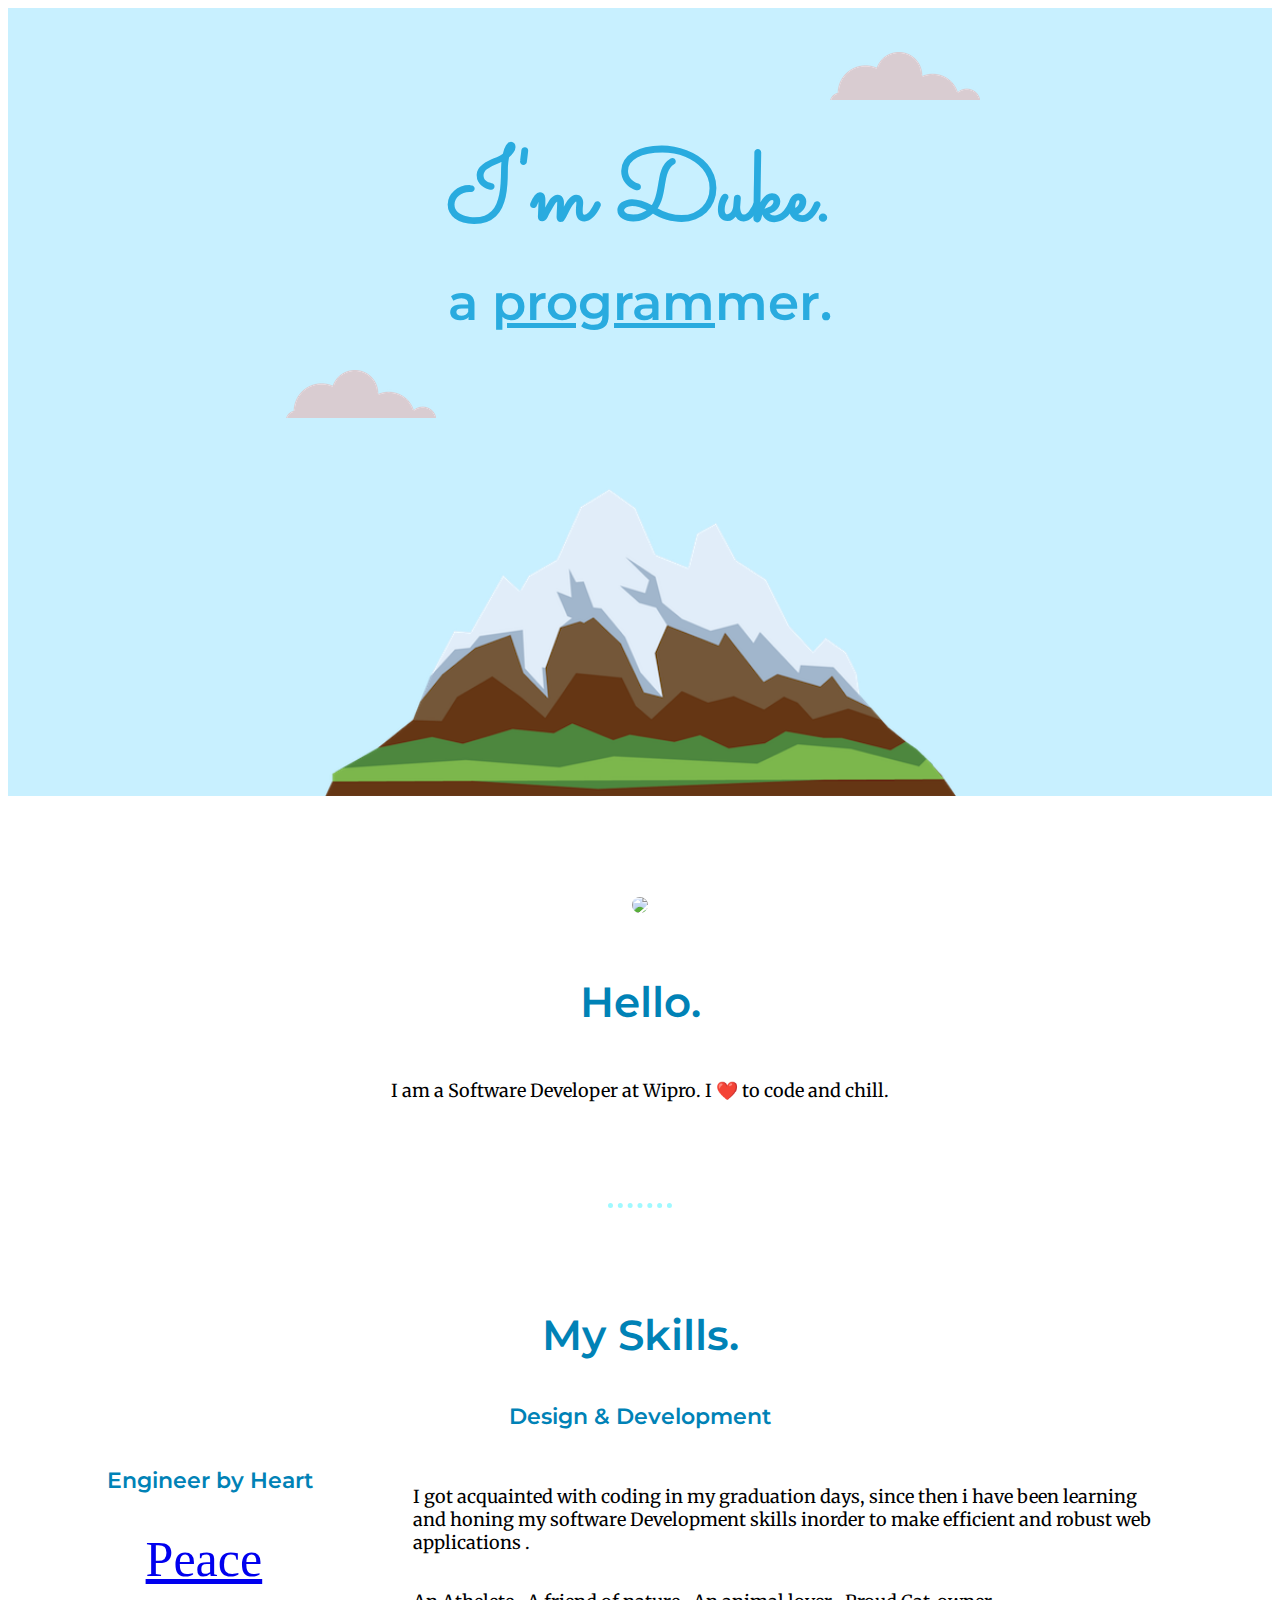
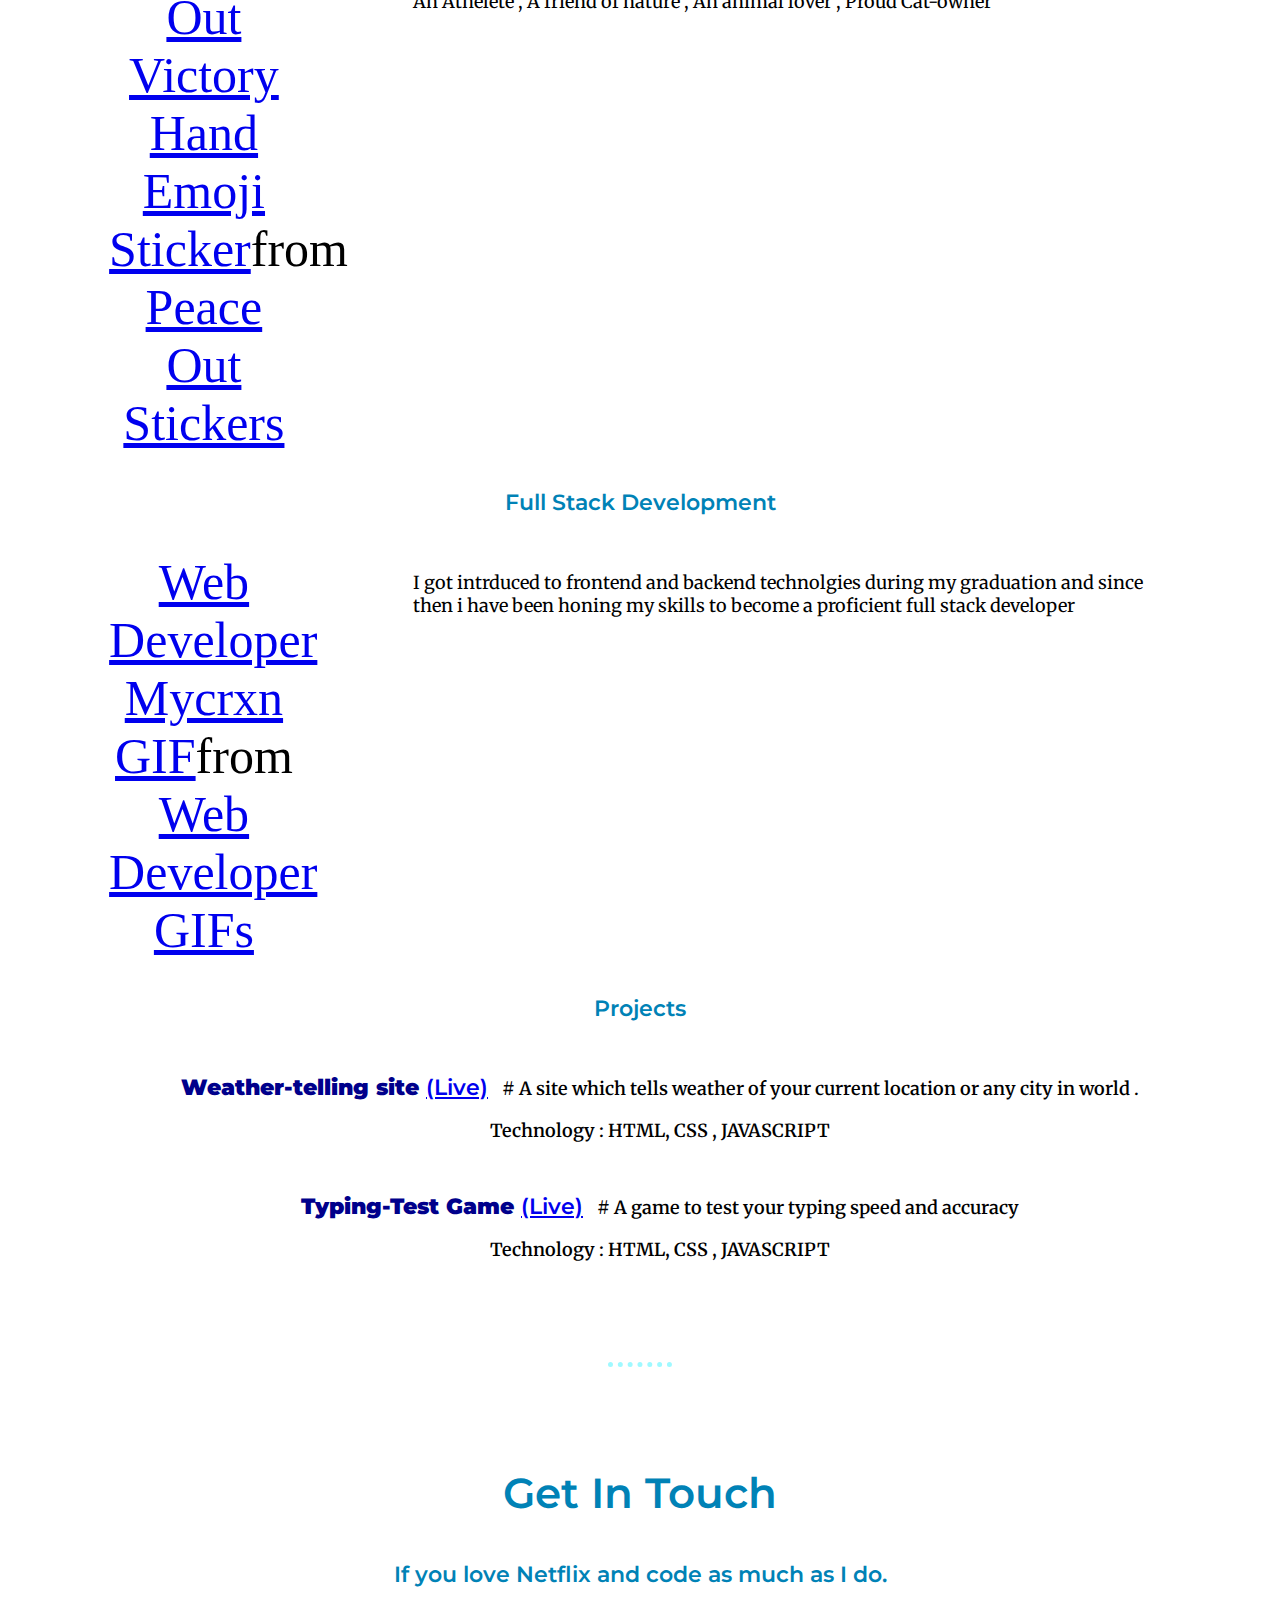
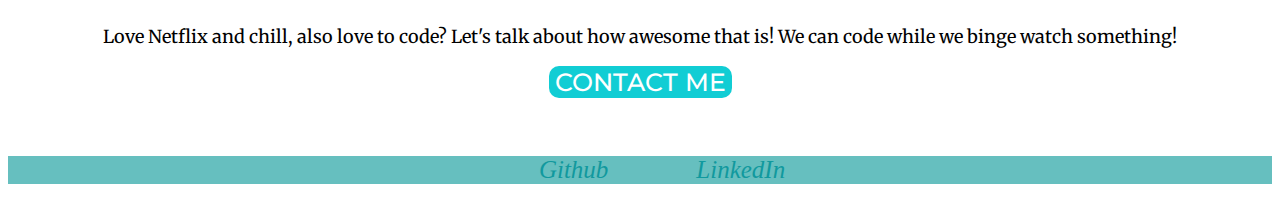
==== Assignment_projects/index.html @ 0982b36c "For Portfolio commit" ====
<html>
    <head>
        <title>Duke Vaishnav</title>    
        <link rel="stylesheet" href="https://pro.fontawesome.com/releases/v5.10.0/css/all.css" integrity="sha384-AYmEC3Yw5cVb3ZcuHtOA93w35dYTsvhLPVnYs9eStHfGJvOvKxVfELGroGkvsg+p" crossorigin="anonymous"/>
        <link href="https://fonts.googleapis.com/css2?family=Merriweather:wght@300&family=Montserrat:wght@200&family=Sacramento&display=swap" rel="stylesheet">  
        <script type="text/javascript" async src="https://tenor.com/embed.js"></script>
    <style>
    body{
        font-size:50;
    }
    p{
        text-align: center;
    }
    .merriweather{
        font-family:'Merriweather',serif;
    }
    .sacrament{
        font-family:'Sacramento','sans-serif';
    }
    .montserrat{
        font-family:'montserrat',verdana;
    }

    .intro{
        background-color: rgb(200, 240, 255);
    }

    .name{
        font-size:200%;
    }

    .intro p,.mountain img{
        margin:auto;
    }
    .cloud1{
        margin-left: 65%;
        margin-top:3.5%;
        padding-bottom: 2%;
    }
    .cloud2{
        margin-left: 22%;
        padding-top:3%;
        margin-bottom:0;
    }

    .commonprops{
        text-align: center;
       color:rgb(0, 130, 182); 
       font-size:22;
       font-weight:600;
    }
    .intro p{
       text-align: center;
       color:rgb(41, 171, 223); 
       font-weight: 600;
   }

   .intro span{
       text-decoration: underline;
   }
   .mountain{
       padding-top: 0;
   }

   .mountain img{
       width:50%;
       height:auto;
       margin-left:25%;

   }
   
   hr{
       border:none;
       border-top:5px dotted rgb(159, 249, 255);
       width:5%;
       margin:auto;
   }

   .secondblock{
       text-align: center;
       margin-bottom:8%;
   }
   .secondblock img{
       border:hidden;
       border-width:2px;
       border-radius:1000px;
       margin-top:8%;
   }

  

   .hello{
       margin-top:5%;
       margin-bottom:4%;
   }

   .headings{
       font-weight: 600;
       font-size:42;
   }
   
   .company{
      margin-top:0%;
      margin-bottom:8%;
   }
    .commonprops2{
       font-size:18;
       color:black;
   }


   .myskills{
       margin-top: 8%;
   }

   .rightFloating{
    width:60%;
    float:right;
    text-align:left;
    margin-right:8%
   }

   .leftFloating{
    padding:0;width:15%;margin-left:8%;
   }

   .project1Name{
    color:#00008b;
   }

   .projects{
    width:100%;
    text-align: center;   
   }


   .thirdblock{
       text-align: center;
   }
   .contactme{
    background-color: #11cdd4;
    border-radius: 10px;
    font-size:25;
    border:none;
    color:white;
    font-weight:500;
   }

   .footer{
       background-color:#66BFBF;
       padding-left: 42%;
   }

   .git,.linkin{
       width:5%;
       Color:#11999e;
       font-size:25;
   }

   .git{
       padding:2%;
       padding-left: 0;
       margin-left:0%;
       margin-right:10%;
   }
   </style>
    </head>
    <body>
        <div class="intro">
                <img class="cloud1" src="images\portfolioimages\cloud.png">
                <p class="name sacrament"><strong>I'm Duke.</strong></p>
                <p class="montserrat">a <span>program</span>mer.</p>
                <img class="cloud2" src="images\portfolioimages\cloud.png">
                <div class="mountain"><img src="images\portfolioimages\mountain.png"></div>      
        </div>
        <div class="secondblock">
            <img src="images\portfolioImages\photo_without_date_exp.jpg">
            <p class="commonprops montserrat headings hello">Hello.</p>
            <p class="commonprops2 merriweather company">I am a Software Developer at Wipro. I ❤️ to code and chill.</p>
            <hr>
            <p class="commonprops montserrat headings myskills">My Skills.</p>
            <div class="Designdevelopment">
            <h5 class="commonprops montserrat">Design & Development</h5>
            <p class="commonprops2 merriweather rightFloating">I got acquainted with coding in my graduation days, since then i have been learning and honing my software Development skills inorder to make efficient and robust web applications .</p>
            <div class="designerGif leftFloating"><div class="tenor-gif-embed" data-postid="24732073" data-aspect-ratio="1" data-width="100%"></div> 
            </div>
            </div>

            <div class="byheart">
            <h5 class="commonprops montserrat">Engineer by Heart</h5>
            <p class="commonprops2 merriweather rightFloating">An Athelete , A friend of nature , An animal lover , Proud Cat-owner </p>
            <div class="byheartGif leftFloating"><div class="tenor-gif-embed" data-postid="13711125" data-share-method="host" data-aspect-ratio="1" data-width="100%"><a href="https://tenor.com/view/peace-out-victory-hand-emoji-peace-sign-air-quotes-peace-gif-13711125">Peace Out Victory Hand Emoji Sticker</a>from <a href="https://tenor.com/search/peace+out-stickers">Peace Out Stickers</a></div>
            </div>
            </div>
            
            <div class="machinelearning">
                <h5 class="commonprops montserrat">Full Stack Development</h5>
                <p class="commonprops2 merriweather rightFloating">I got intrduced to frontend and backend technolgies during my graduation and since then i have been honing my skills to become a proficient full stack developer
                </p>
                <div class="webDeveloper leftFloating"><div class="tenor-gif-embed" data-postid="21308149" data-share-method="host" data-aspect-ratio="1" data-width="100%"><a href="https://tenor.com/view/web-developer-mycrxn-javascript-php-css-react-wordpress-mongo-db-html-bootsrap-gif-21308149">Web Developer Mycrxn GIF</a>from <a href="https://tenor.com/search/web+developer-gifs">Web Developer GIFs</a></div>
                </div>
            </div>
            
            <div class="projects">
                <h5 class="commonprops montserrat">Projects</h5>
                <ul type="none" class="commonprops montserrat">
                    <li class="commonprops montserrat">
                         
                        <h6 class="commonprops montserrat project1Name" ><strong>Weather-telling site </strong><a target=_blank href="https://dukevaishnav1000.github.io/projectInGit/Assignment_projects/weather_app.html">(Live)</a>
                            <span class="commonprops2 merriweather "> &nbsp;&nbsp;# A site which tells weather of your current location or any city in world .
                                <p class="commonprops2 merriweather">Technology : HTML, CSS , JAVASCRIPT</p>
                            </span>
                        </h6>
                        
                    </li>
                    <li class="commonprops montserrat">
                         
                        <h6 class="commonprops montserrat project1Name" ><strong>Typing-Test Game </strong><a target=_blank href="https://dukevaishnav1000.github.io/projectInGit/Assignment_projects/typingtest.html">(Live)</a>
                            <span class="commonprops2 merriweather "> &nbsp;&nbsp;# A game to test your typing speed and accuracy
                                <p class="commonprops2 merriweather">Technology : HTML, CSS , JAVASCRIPT</p>
                            </span>
                        </h6>
                        
                    </li>
                </ul>
            </div>
        </div>
            <hr>
            <br>
            <div class="thirdblock">
                <p class="commonprops montserrat headings">Get In Touch</p>
                <h5 class="commonprops montserrat">If you love Netflix and code as much as I do.</h5>
                <p class="commonprops2 merriweather">Love Netflix and chill, also love to code? Let's talk about how awesome that is! We can code while we binge watch something!</p>
                <button class="montserrat contactme">CONTACT ME</button>
            </div>
            <br>
            <div class="footer"><i class="fab fa-github git">Github</i><i class="fab fa-linkedin linkin">LinkedIn</i></div> 
    </body>
</html>
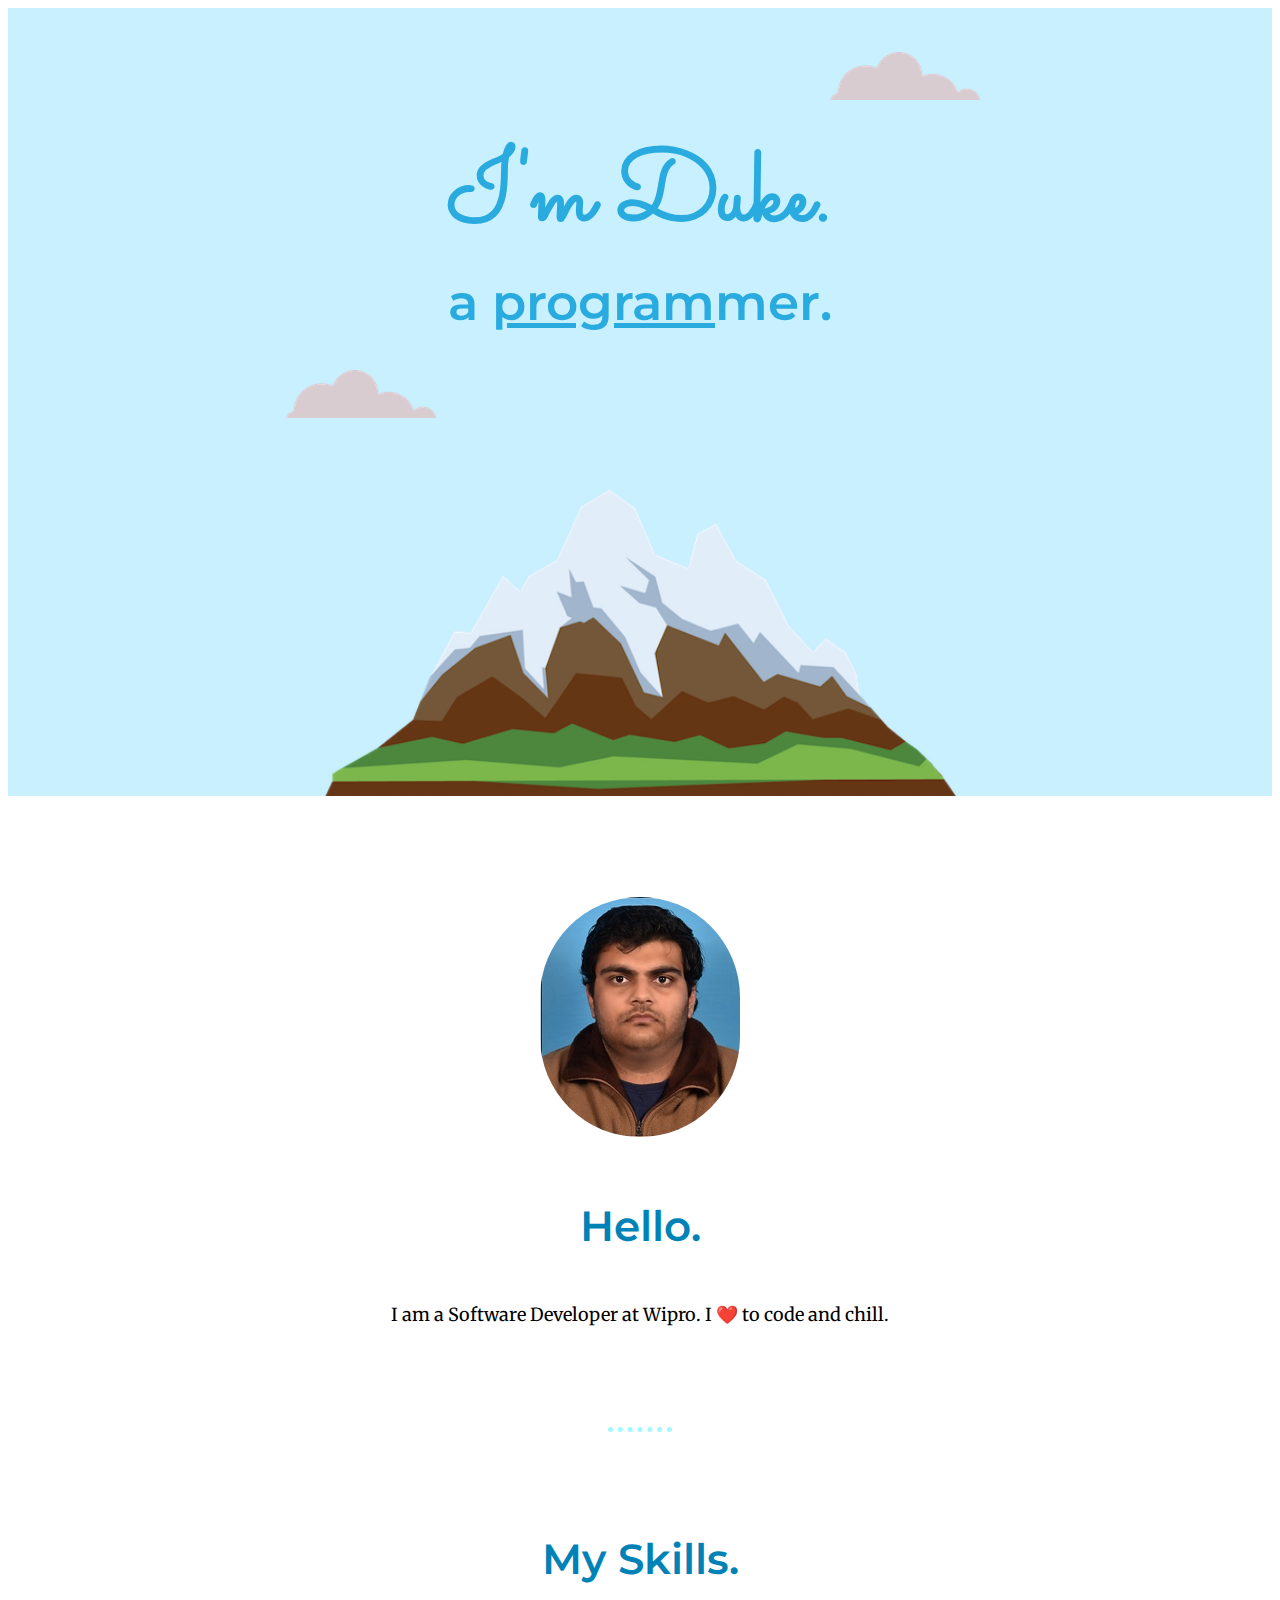
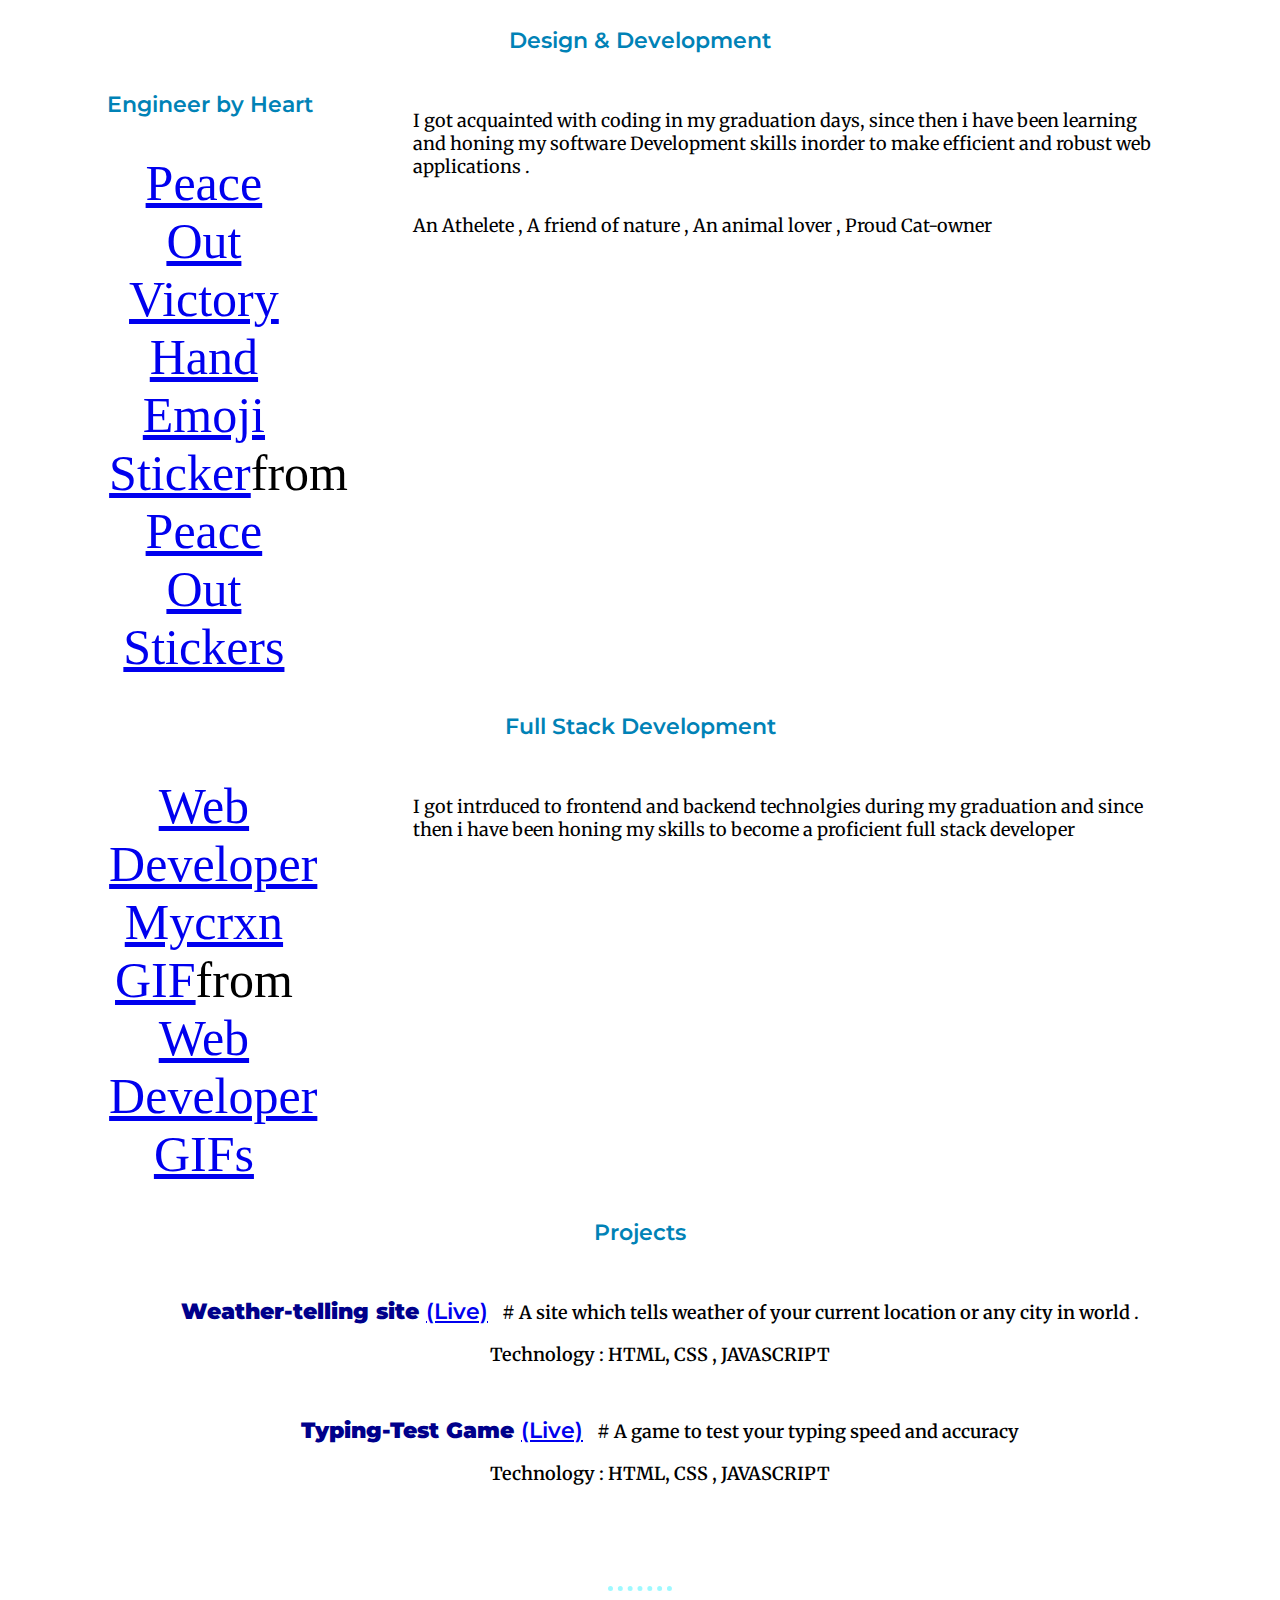
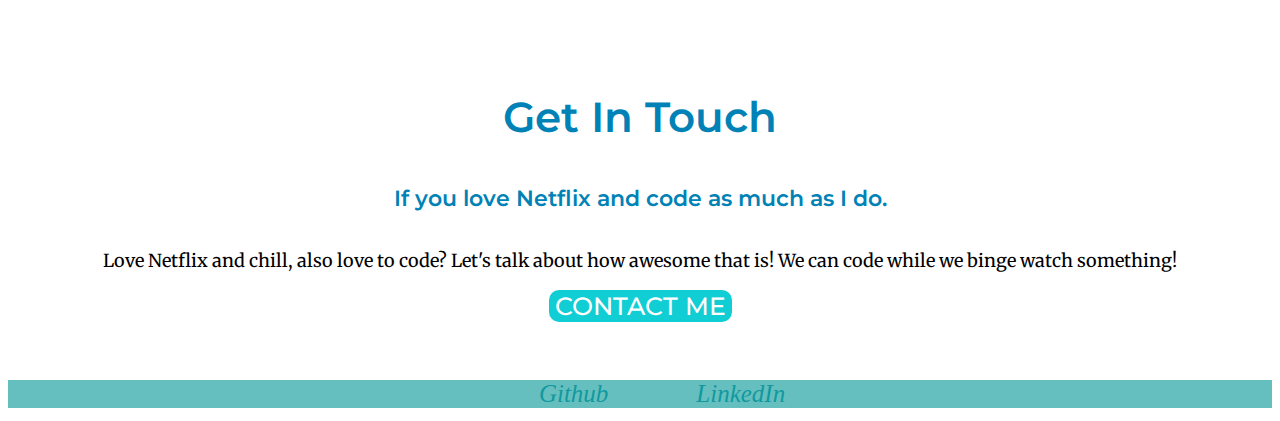
==== commit ca754f4f: "retrying image upload" ====
--- a/Assignment_projects/index.html
+++ b/Assignment_projects/index.html
@@ -174,7 +174,7 @@
                 <div class="mountain"><img src="images\portfolioimages\mountain.png"></div>      
         </div>
         <div class="secondblock">
-            <img src="images\portfolioImages\photo_without_date_exp.jpg">
+            <img src="images\portfolioimages\photo_without_date_exp.jpg">
             <p class="commonprops montserrat headings hello">Hello.</p>
             <p class="commonprops2 merriweather company">I am a Software Developer at Wipro. I ❤️ to code and chill.</p>
             <hr>
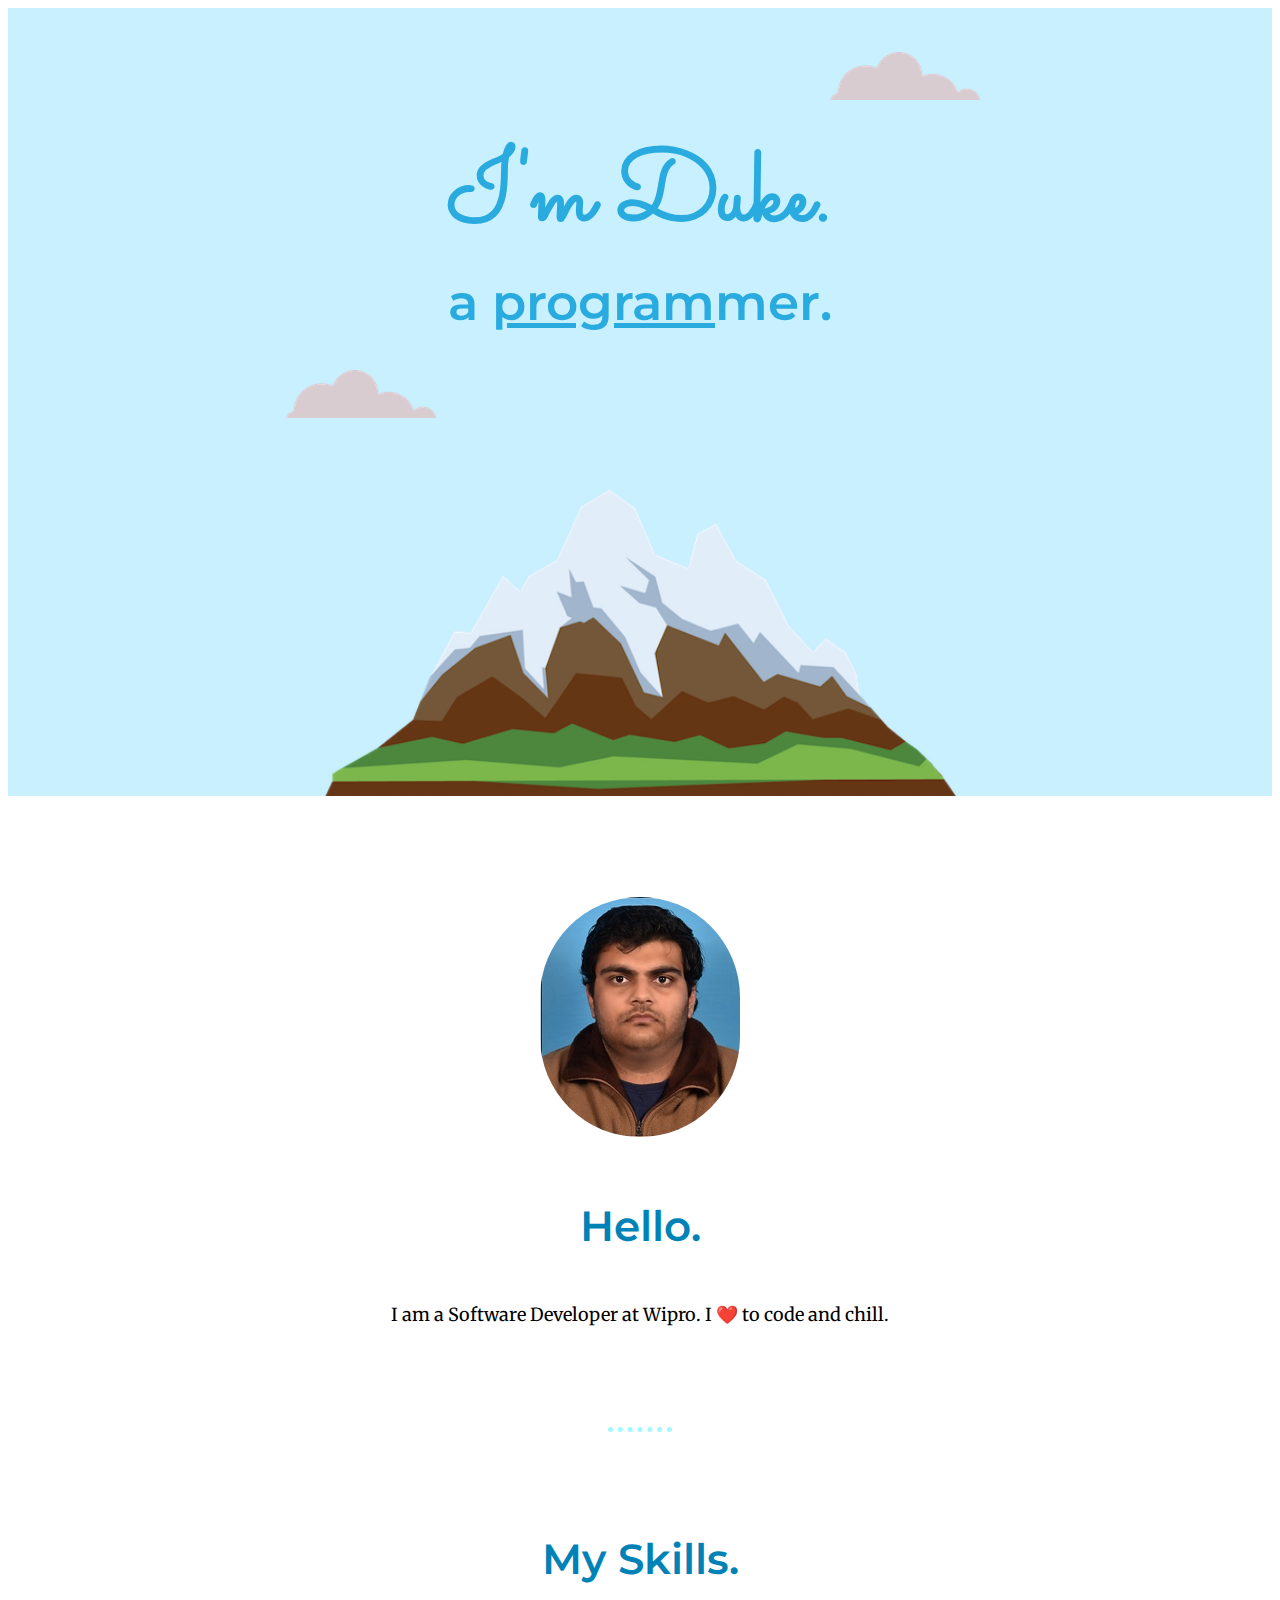
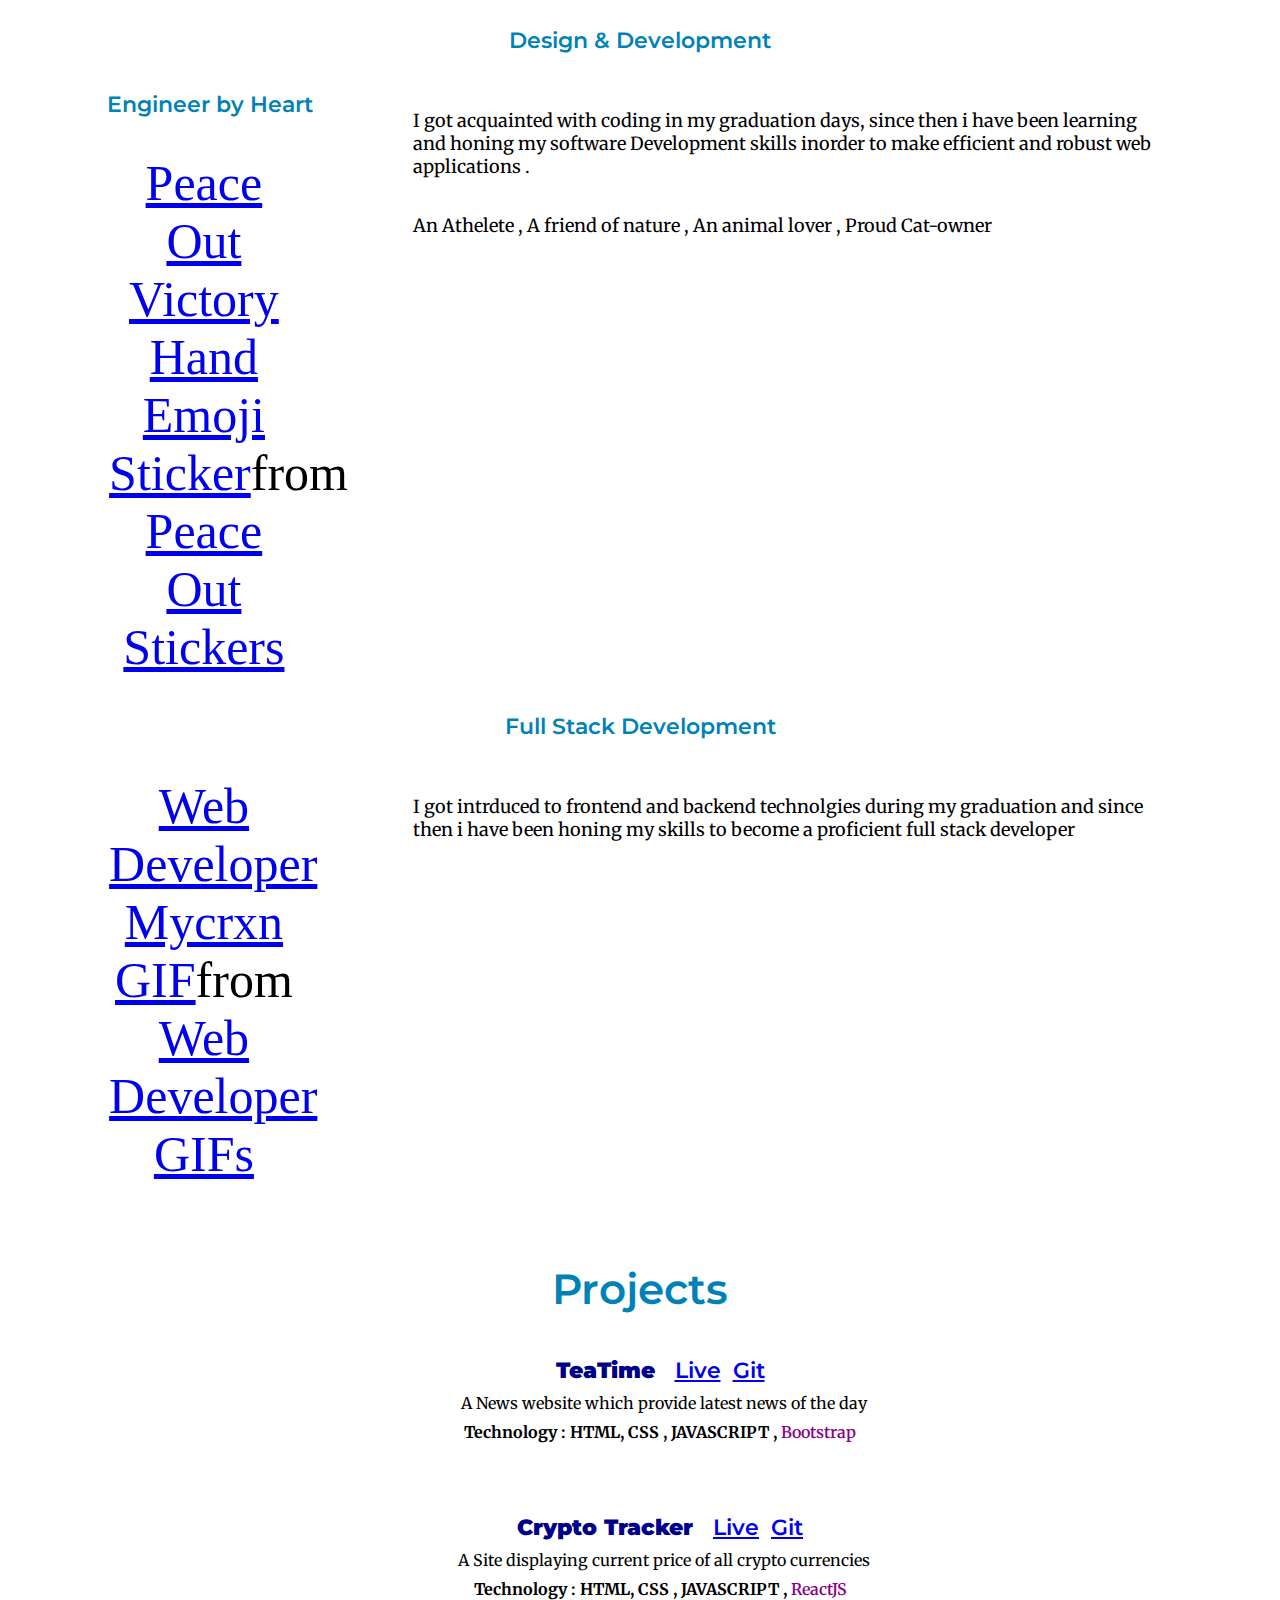
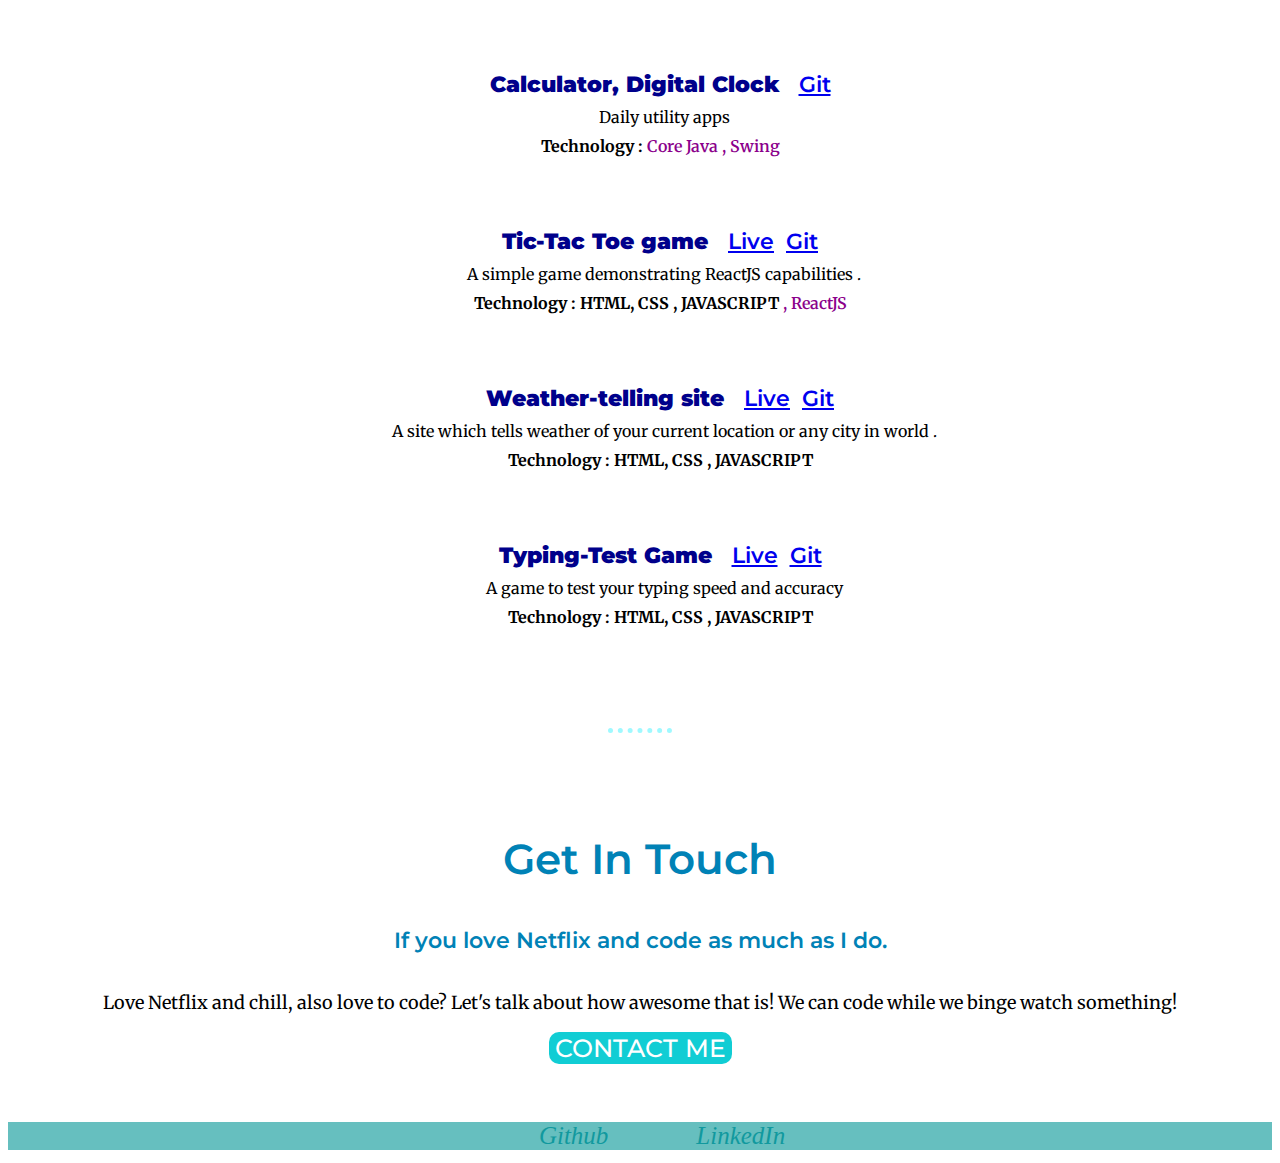
==== commit 7c973706: "updating portfolio" ====
--- a/Assignment_projects/index.html
+++ b/Assignment_projects/index.html
@@ -4,166 +4,8 @@
         <link rel="stylesheet" href="https://pro.fontawesome.com/releases/v5.10.0/css/all.css" integrity="sha384-AYmEC3Yw5cVb3ZcuHtOA93w35dYTsvhLPVnYs9eStHfGJvOvKxVfELGroGkvsg+p" crossorigin="anonymous"/>
         <link href="https://fonts.googleapis.com/css2?family=Merriweather:wght@300&family=Montserrat:wght@200&family=Sacramento&display=swap" rel="stylesheet">  
         <script type="text/javascript" async src="https://tenor.com/embed.js"></script>
-    <style>
-    body{
-        font-size:50;
-    }
-    p{
-        text-align: center;
-    }
-    .merriweather{
-        font-family:'Merriweather',serif;
-    }
-    .sacrament{
-        font-family:'Sacramento','sans-serif';
-    }
-    .montserrat{
-        font-family:'montserrat',verdana;
-    }
-
-    .intro{
-        background-color: rgb(200, 240, 255);
-    }
-
-    .name{
-        font-size:200%;
-    }
-
-    .intro p,.mountain img{
-        margin:auto;
-    }
-    .cloud1{
-        margin-left: 65%;
-        margin-top:3.5%;
-        padding-bottom: 2%;
-    }
-    .cloud2{
-        margin-left: 22%;
-        padding-top:3%;
-        margin-bottom:0;
-    }
-
-    .commonprops{
-        text-align: center;
-       color:rgb(0, 130, 182); 
-       font-size:22;
-       font-weight:600;
-    }
-    .intro p{
-       text-align: center;
-       color:rgb(41, 171, 223); 
-       font-weight: 600;
-   }
-
-   .intro span{
-       text-decoration: underline;
-   }
-   .mountain{
-       padding-top: 0;
-   }
-
-   .mountain img{
-       width:50%;
-       height:auto;
-       margin-left:25%;
-
-   }
-   
-   hr{
-       border:none;
-       border-top:5px dotted rgb(159, 249, 255);
-       width:5%;
-       margin:auto;
-   }
-
-   .secondblock{
-       text-align: center;
-       margin-bottom:8%;
-   }
-   .secondblock img{
-       border:hidden;
-       border-width:2px;
-       border-radius:1000px;
-       margin-top:8%;
-   }
-
-  
-
-   .hello{
-       margin-top:5%;
-       margin-bottom:4%;
-   }
-
-   .headings{
-       font-weight: 600;
-       font-size:42;
-   }
-   
-   .company{
-      margin-top:0%;
-      margin-bottom:8%;
-   }
-    .commonprops2{
-       font-size:18;
-       color:black;
-   }
-
-
-   .myskills{
-       margin-top: 8%;
-   }
-
-   .rightFloating{
-    width:60%;
-    float:right;
-    text-align:left;
-    margin-right:8%
-   }
-
-   .leftFloating{
-    padding:0;width:15%;margin-left:8%;
-   }
-
-   .project1Name{
-    color:#00008b;
-   }
-
-   .projects{
-    width:100%;
-    text-align: center;   
-   }
-
-
-   .thirdblock{
-       text-align: center;
-   }
-   .contactme{
-    background-color: #11cdd4;
-    border-radius: 10px;
-    font-size:25;
-    border:none;
-    color:white;
-    font-weight:500;
-   }
-
-   .footer{
-       background-color:#66BFBF;
-       padding-left: 42%;
-   }
-
-   .git,.linkin{
-       width:5%;
-       Color:#11999e;
-       font-size:25;
-   }
-
-   .git{
-       padding:2%;
-       padding-left: 0;
-       margin-left:0%;
-       margin-right:10%;
-   }
-   </style>
+        
+    <link href="index.css" rel="stylesheet"></link>
     </head>
     <body>
         <div class="intro">
@@ -201,26 +43,108 @@
                 </div>
             </div>
             
-            <div class="projects">
-                <h5 class="commonprops montserrat">Projects</h5>
+            <div class="projects" id="projects">
+                <div>
+                    <p class="commonprops montserrat headings">Projects</p>
+                </div>
+                
                 <ul type="none" class="commonprops montserrat">
-                    <li class="commonprops montserrat">
+                    
+                    <li>
+                        <div class="projectItem">
+                            <div class="commonprops montserrat project1Name">
+                            <strong>TeaTime &nbsp;</strong>
+                            <a target=_blank href="https://dukevaishnav1000.github.io/projectInGit/Assignment_projects/TeaTime_newsCatcher.html">Live</a>&nbsp;
+                            <a target=_blank href="https://github.com/dukevaishnav1000/projectInGit/blob/master/Assignment_projects/TeaTime_newsCatcher.html">Git</a>
+                            </div>
+                            <div class="commonprops2 merriweather projectdescr">
+                                &nbsp;&nbsp;A News website which provide latest news of the day
+                                <div class="commonprops2 merriweather projectdescr">
+                                    <strong>Technology : HTML, CSS , JAVASCRIPT , <span class="technologies">Bootstrap</span></strong>
+                                </div>
+                            </div>
+                        </div>                        
+                    </li>
+                    
+                    <li>
+                        <div class="projectItem">
+                            <div class="commonprops montserrat project1Name">
+                            <strong>Crypto Tracker &nbsp;</strong>
+                            <a target=_blank href="https://dukevaishnav1000.github.io/react_crypto_tracker/">Live</a>&nbsp;
+                            <a target=_blank href="https://github.com/dukevaishnav1000/react_crypto_tracker.git">Git</a>
+                            </div>
+                            <div class="commonprops2 merriweather projectdescr">
+                                &nbsp;&nbsp;A Site displaying current price of all crypto currencies
+                                <div class="commonprops2 merriweather projectdescr">
+                                    <strong>Technology : HTML, CSS , JAVASCRIPT ,<span class="technologies"> ReactJS</span></strong>
+                                </div>
+                            </div>
+                        </div>                        
+                    </li>
+
+                    <li>
+                        <div class="projectItem">
+                            <div class="commonprops montserrat project1Name">
+                            <strong>Calculator, Digital Clock &nbsp;</strong>
+                            <a target=_blank href="https://github.com/dukevaishnav1000/CoreJavaProjects.git">Git</a>
+                            </div>
+                            <div class="commonprops2 merriweather projectdescr">
+                                &nbsp;&nbsp;Daily utility apps                                
+                                <div class="commonprops2 merriweather projectdescr">
+                                    <strong>Technology :<span class="technologies"> Core Java , Swing</span></strong>
+                                </div>
+                            </div>
+                        </div>                        
+                    </li>
+
+
+                    <li>
+                        <div class="projectItem">
+                            <div class="commonprops montserrat project1Name">
+                            <strong>Tic-Tac Toe game &nbsp;</strong>
+                            <a target=_blank href="https://dukevaishnav1000.github.io/my-app/">Live</a>&nbsp;
+                            <a target=_blank href="https://github.com/dukevaishnav1000/my-app.git">Git</a>
+                            </div>
+                            <div class="commonprops2 merriweather projectdescr">
+                                &nbsp;&nbsp;A simple game demonstrating ReactJS capabilities .                                
+                                <div class="commonprops2 merriweather projectdescr">
+                                    <strong>Technology : HTML, CSS , JAVASCRIPT<span class="technologies"> , ReactJS</span></strong>
+                                </div>
+                            </div>
+                        </div>                        
+                    </li>
+                    
+                    <li>
                          
-                        <h6 class="commonprops montserrat project1Name" ><strong>Weather-telling site </strong><a target=_blank href="https://dukevaishnav1000.github.io/projectInGit/Assignment_projects/weather_app.html">(Live)</a>
-                            <span class="commonprops2 merriweather "> &nbsp;&nbsp;# A site which tells weather of your current location or any city in world .
-                                <p class="commonprops2 merriweather">Technology : HTML, CSS , JAVASCRIPT</p>
-                            </span>
-                        </h6>
-                        
+                        <div class="projectItem">
+                            <div class="commonprops montserrat project1Name">
+                            <strong>Weather-telling site &nbsp;</strong>
+                            <a target=_blank href="https://dukevaishnav1000.github.io/projectInGit/Assignment_projects/weather_app.html">Live</a>&nbsp;
+                            <a target=_blank href="https://github.com/dukevaishnav1000/projectInGit/blob/master/Assignment_projects/weather_app.html">Git</a>
+                            </div>
+                            <div class="commonprops2 merriweather projectdescr">
+                                &nbsp;&nbsp;A site which tells weather of your current location or any city in world .
+                                <div class="commonprops2 merriweather projectdescr">
+                                    <strong>Technology : HTML, CSS , JAVASCRIPT</strong>
+                                </div>
+                            </div>
+                        </div>                        
                     </li>
-                    <li class="commonprops montserrat">
-                         
-                        <h6 class="commonprops montserrat project1Name" ><strong>Typing-Test Game </strong><a target=_blank href="https://dukevaishnav1000.github.io/projectInGit/Assignment_projects/typingtest.html">(Live)</a>
-                            <span class="commonprops2 merriweather "> &nbsp;&nbsp;# A game to test your typing speed and accuracy
-                                <p class="commonprops2 merriweather">Technology : HTML, CSS , JAVASCRIPT</p>
-                            </span>
-                        </h6>
-                        
+
+                    <li>
+                        <div class="projectItem">
+                            <div class="commonprops montserrat project1Name">
+                                <strong>Typing-Test Game &nbsp;</strong>
+                                <a target=_blank href="https://dukevaishnav1000.github.io/projectInGit/Assignment_projects/typingtest.html">Live</a>&nbsp;
+                                <a target=_blank href="https://github.com/dukevaishnav1000/projectInGit/blob/master/Assignment_projects/typingtest.html">Git</a>
+                            </div>
+                            <div class="commonprops2 merriweather projectdescr">
+                                &nbsp;&nbsp;A game to test your typing speed and accuracy
+                                <div class="commonprops2 merriweather projectdescr">
+                                    <strong>Technology : HTML, CSS , JAVASCRIPT</strong>
+                                </div>
+                            </div>
+                        </div>                        
                     </li>
                 </ul>
             </div>
@@ -235,5 +159,5 @@
             </div>
             <br>
             <div class="footer"><i class="fab fa-github git">Github</i><i class="fab fa-linkedin linkin">LinkedIn</i></div> 
-    </body>
+        </body>
 </html>--- a/Assignment_projects/index.css
+++ b/Assignment_projects/index.css
@@ -0,0 +1,188 @@
+body{
+    font-size:50;
+}
+p{
+    text-align: center;
+}
+.merriweather{
+    font-family:'Merriweather',serif;
+}
+.sacrament{
+    font-family:'Sacramento','sans-serif';
+}
+.montserrat{
+    font-family:'montserrat',verdana;
+}
+
+.intro{
+    background-color: rgb(200, 240, 255);
+}
+
+.name{
+    font-size:200%;
+}
+
+.intro p,.mountain img{
+    margin:auto;
+}
+.cloud1{
+    margin-left: 65%;
+    margin-top:3.5%;
+    padding-bottom: 2%;
+}
+.cloud2{
+    margin-left: 22%;
+    padding-top:3%;
+    margin-bottom:0;
+}
+
+.commonprops{
+    text-align: center;
+   color:rgb(0, 130, 182); 
+   font-size:22;
+   font-weight:600;
+}
+
+.commonprops2{
+    font-size:18;
+    color:black;
+ }
+ 
+
+.headings{
+    font-weight: 600;
+    font-size:42;
+ }
+
+.intro p{
+   text-align: center;
+   color:rgb(41, 171, 223); 
+   font-weight: 600;
+}
+
+.intro span{
+   text-decoration: underline;
+}
+.mountain{
+   padding-top: 0;
+}
+
+.mountain img{
+   width:50%;
+   height:auto;
+   margin-left:25%;
+
+}
+
+hr{
+   border:none;
+   border-top:5px dotted rgb(159, 249, 255);
+   width:5%;
+   margin:auto;
+}
+
+.secondblock{
+   text-align: center;
+   margin-bottom:8%;
+}
+.secondblock img{
+   border:hidden;
+   border-width:2px;
+   border-radius:1000px;
+   margin-top:8%;
+}
+
+
+
+.hello{
+   margin-top:5%;
+   margin-bottom:4%;
+}
+
+
+.company{
+  margin-top:0%;
+  margin-bottom:8%;
+}
+
+
+.myskills{
+   margin-top: 8%;
+}
+
+.rightFloating{
+width:60%;
+float:right;
+text-align:left;
+margin-right:8%
+}
+
+.leftFloating{
+padding:0;width:15%;margin-left:8%;
+}
+
+.project1Name{
+color:#00008b;
+
+}
+
+.projects {
+width:100%;
+text-align: center;   
+margin-bottom: 8%;
+margin-top: 80px;
+}
+
+.projectItem{
+    margin-bottom: 8vh;
+    width:100%;
+    text-align: center;    
+}
+
+.projectdescr{
+font-size:16;
+font-weight: normal;
+margin-top: 1vh;
+}
+
+.technologies{
+    color:darkmagenta;
+    font-weight: 600;
+}
+
+@media screen and (max-width:500px){
+    .projectdescr{
+        font-size:10;
+        margin-top:20px;
+        }
+}
+
+.thirdblock{
+   text-align: center;
+}
+.contactme{
+background-color: #11cdd4;
+border-radius: 10px;
+font-size:25;
+border:none;
+color:white;
+font-weight:500;
+}
+
+.footer{
+   background-color:#66BFBF;
+   padding-left: 42%;
+}
+
+.git,.linkin{
+   width:5%;
+   Color:#11999e;
+   font-size:25;
+}
+
+.git{
+   padding:2%;
+   padding-left: 0;
+   margin-left:0%;
+   margin-right:10%;
+}